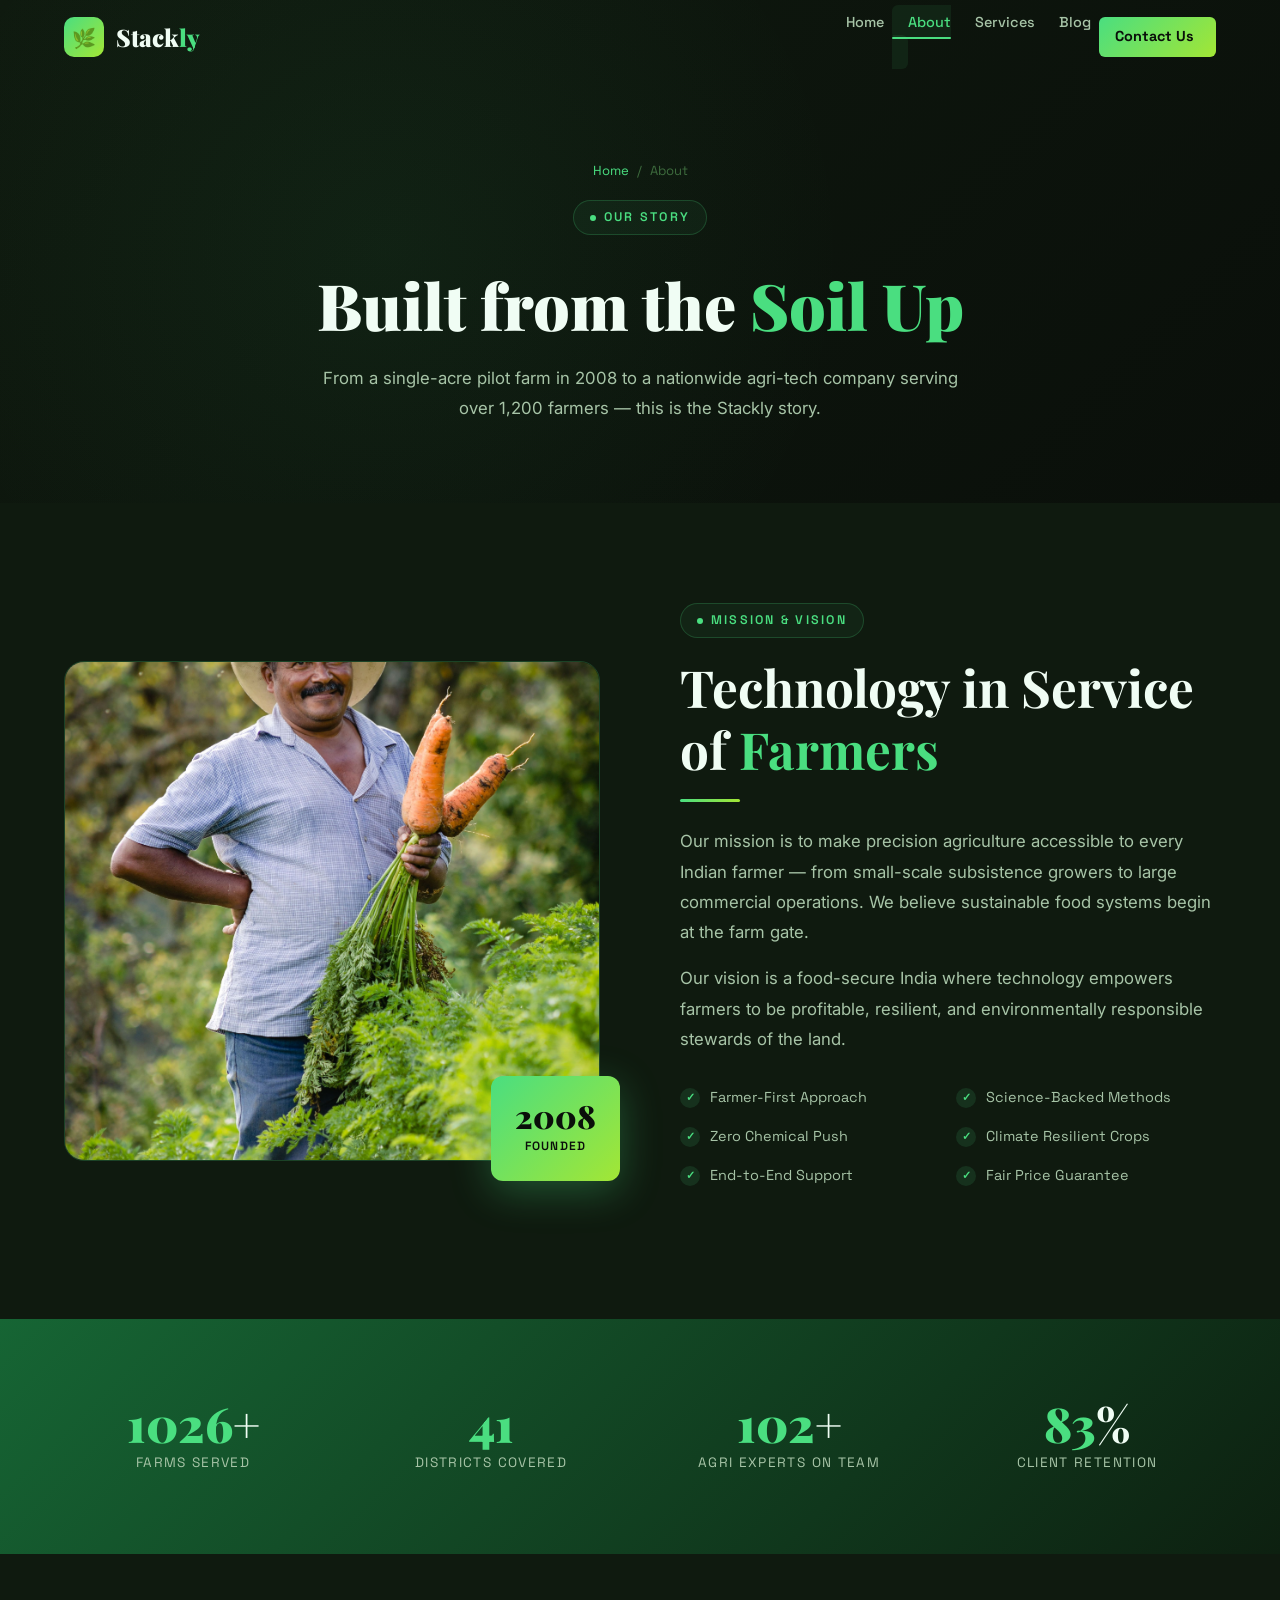
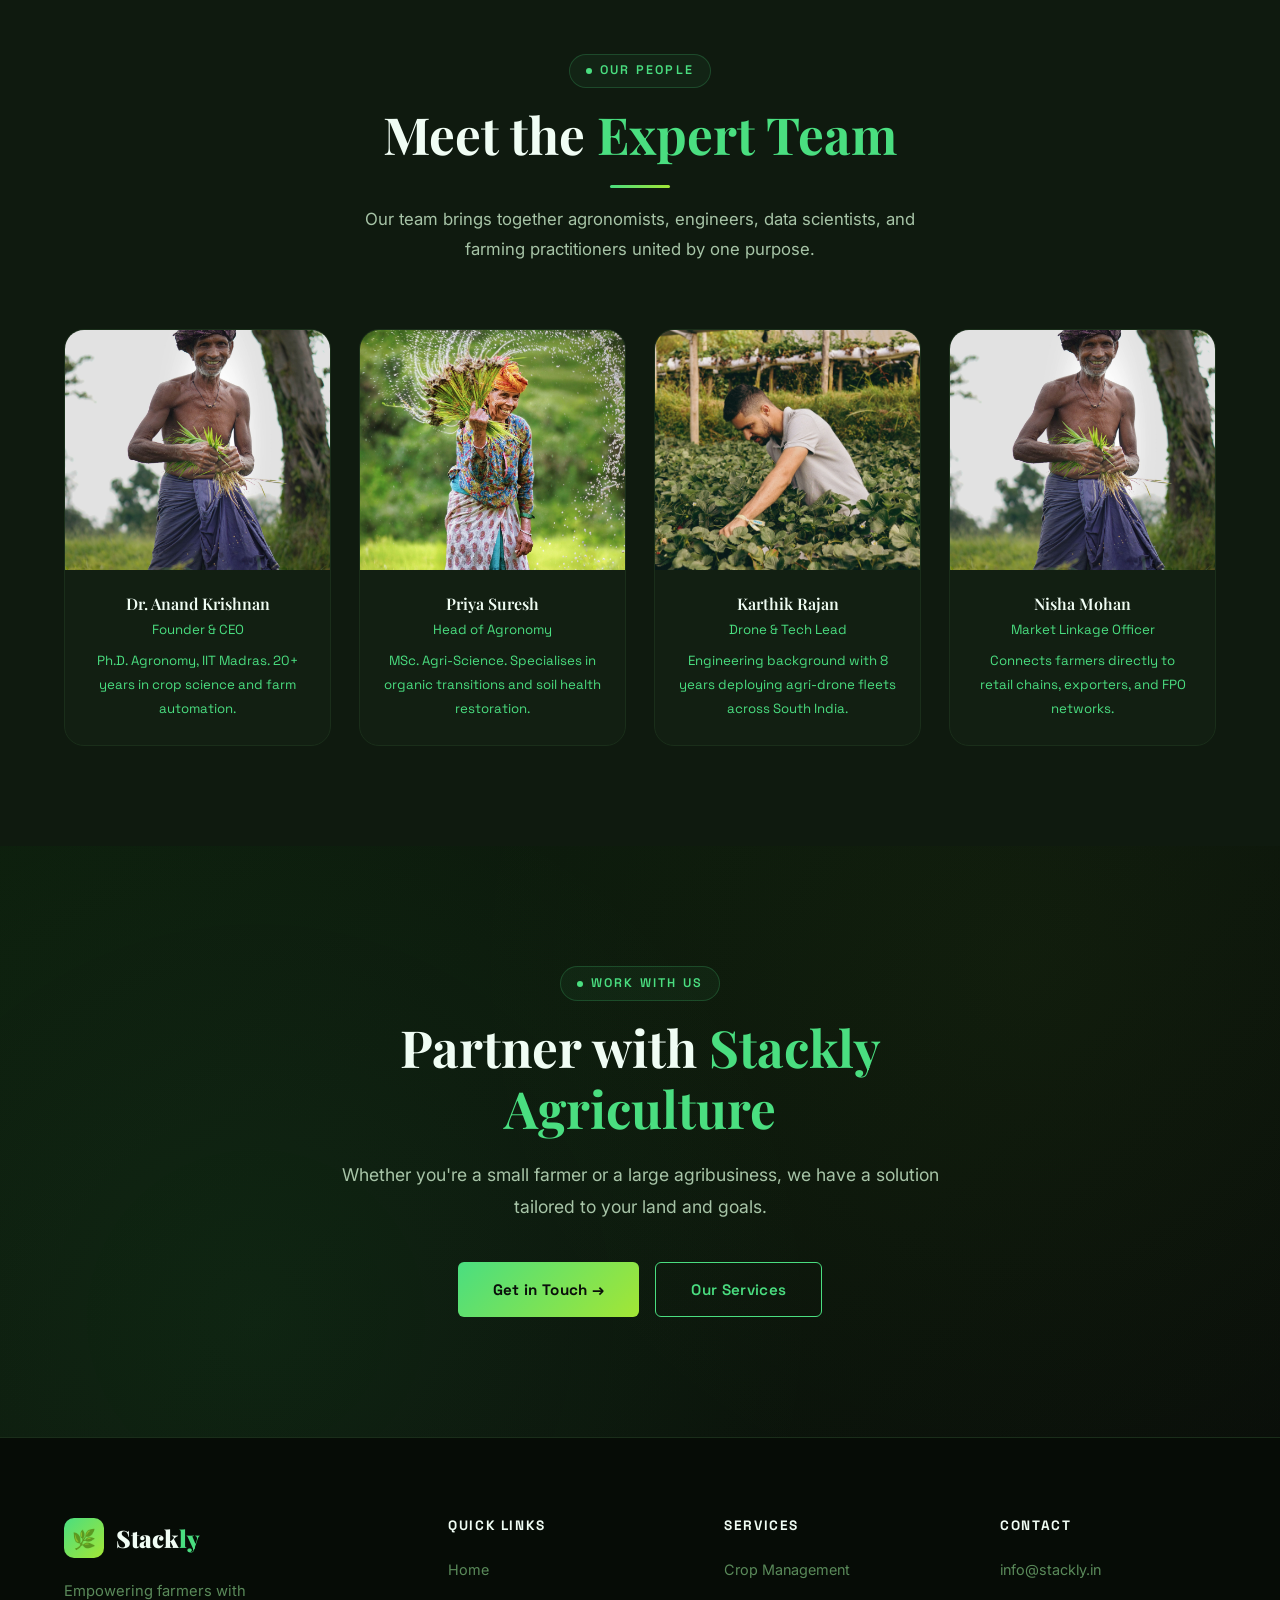
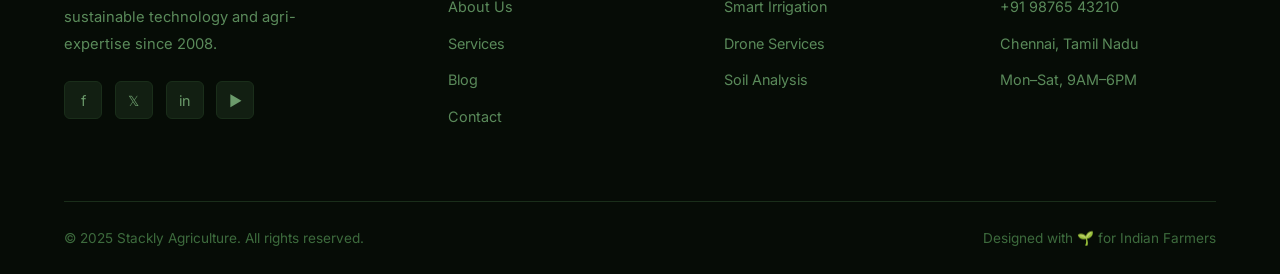
==== about.html @ be66002a "Final home page" ====
<!DOCTYPE html>
<html lang="en">
<head>
  <meta charset="UTF-8" />
  <meta name="viewport" content="width=device-width, initial-scale=1.0" />
  <meta name="description" content="About Stackly Agriculture — Our story, mission, team and values." />
  <title>About Us — Stackly Agriculture</title>
  <link rel="preconnect" href="https://fonts.googleapis.com" />
  <link rel="preconnect" href="https://fonts.gstatic.com" crossorigin />
  <link rel="stylesheet" href="style.css" />
  <link rel="stylesheet" href="animations.css" />
</head>
<body>

<!-- PAGE LOADER -->
<div class="page-loader" id="page-loader">
  <div class="loader-logo">Stack<span>ly</span></div>
  <div class="loader-bar"><div class="loader-bar-fill"></div></div>
</div>

<div id="scroll-progress"></div>
<button id="back-to-top" aria-label="Back to top">↑</button>

<!-- NAVBAR -->
<nav class="navbar" id="navbar">
  <div class="nav-inner">
    <a href="index.html" class="nav-logo">
      <div class="logo-icon">🌿</div>
      <div class="logo-text">Stack<span>ly</span></div>
    </a>
    <ul class="nav-links">
      <li><a href="index.html">Home</a></li>
      <li><a href="about.html" class="active">About</a></li>
      <li><a href="services.html">Services</a></li>
      <li><a href="blog.html">Blog</a></li>
      <li><a href="contact.html" class="nav-cta">Contact Us</a></li>
    </ul>
    <div class="hamburger" id="hamburger"><span></span><span></span><span></span></div>
  </div>
</nav>

<div class="mobile-nav" id="mobile-nav">
  <a href="index.html">Home</a>
  <a href="about.html" class="active">About</a>
  <a href="services.html">Services</a>
  <a href="blog.html">Blog</a>
  <a href="contact.html">Contact</a>
</div>

<!-- ============ SECTION 1: PAGE HERO ============ -->
<section class="page-hero">
  <div class="page-hero-content">
    <div class="breadcrumb">
      <a href="index.html">Home</a>
      <span>/</span>
      <span>About</span>
    </div>
    <span class="section-label">Our Story</span>
    <h1 style="font-size:clamp(2.2rem,5vw,4rem); margin-top:1rem;">Built from the <span class="text-green">Soil Up</span></h1>
    <p style="margin-top:1.2rem;">From a single-acre pilot farm in 2008 to a nationwide agri-tech company serving over 1,200 farmers — this is the Stackly story.</p>
  </div>
</section>

<!-- ============ SECTION 2: MISSION & VALUES ============ -->
<section class="about-preview">
  <div class="container">
    <div class="about-grid">
      <div class="about-image-wrap reveal-left">
        <img src="images/about-farm.jpg" alt="Our mission" class="about-img-main" loading="lazy" />
        <div class="about-badge float-anim">
          <strong>2008</strong>
          <span>Founded</span>
        </div>
      </div>
      <div class="about-text reveal-right">
        <span class="section-label">Mission & Vision</span>
        <h2>Technology in Service of <span class="text-green">Farmers</span></h2>
        <div class="section-divider"></div>
        <p style="margin-top:1.5rem;">Our mission is to make precision agriculture accessible to every Indian farmer — from small-scale subsistence growers to large commercial operations. We believe sustainable food systems begin at the farm gate.</p>
        <p style="margin-top:1rem;">Our vision is a food-secure India where technology empowers farmers to be profitable, resilient, and environmentally responsible stewards of the land.</p>
        <div class="features-list" style="margin-top:2rem;">
          <div class="feature-item">Farmer-First Approach</div>
          <div class="feature-item">Science-Backed Methods</div>
          <div class="feature-item">Zero Chemical Push</div>
          <div class="feature-item">Climate Resilient Crops</div>
          <div class="feature-item">End-to-End Support</div>
          <div class="feature-item">Fair Price Guarantee</div>
        </div>
      </div>
    </div>
  </div>
</section>

<!-- ============ SECTION 3: STATS ============ -->
<section class="stats-section">
  <div class="container">
    <div class="stats-grid stagger-children">
      <div class="stat-box reveal">
        <div class="stat-number"><span data-count="1200">0</span>+</div>
        <div class="stat-label">Farms Served</div>
      </div>
      <div class="stat-box reveal">
        <div class="stat-number"><span data-count="48">0</span></div>
        <div class="stat-label">Districts Covered</div>
      </div>
      <div class="stat-box reveal">
        <div class="stat-number"><span data-count="120">0</span>+</div>
        <div class="stat-label">Agri Experts on Team</div>
      </div>
      <div class="stat-box reveal">
        <div class="stat-number"><span data-count="98">0</span>%</div>
        <div class="stat-label">Client Retention</div>
      </div>
    </div>
  </div>
</section>

<!-- ============ SECTION 4: TEAM ============ -->
<section class="team-section">
  <div class="container">
    <div class="section-header center reveal">
      <span class="section-label">Our People</span>
      <h2>Meet the <span class="text-green">Expert Team</span></h2>
      <div class="section-divider center"></div>
      <p>Our team brings together agronomists, engineers, data scientists, and farming practitioners united by one purpose.</p>
    </div>
    <div class="team-grid stagger-children">
      <div class="team-card reveal">
        <div class="team-img">
          <img src="images/testimonial-1.jpg" alt="Dr. Anand Krishnan" loading="lazy" />
        </div>
        <div class="team-info">
          <h4>Dr. Anand Krishnan</h4>
          <p class="text-green">Founder & CEO</p>
          <p style="font-size:0.83rem; margin-top:0.5rem;">Ph.D. Agronomy, IIT Madras. 20+ years in crop science and farm automation.</p>
        </div>
      </div>
      <div class="team-card reveal">
        <div class="team-img">
          <img src="images/testimonial-2.jpg" alt="Priya Suresh" loading="lazy" />
        </div>
        <div class="team-info">
          <h4>Priya Suresh</h4>
          <p class="text-green">Head of Agronomy</p>
          <p style="font-size:0.83rem; margin-top:0.5rem;">MSc. Agri-Science. Specialises in organic transitions and soil health restoration.</p>
        </div>
      </div>
      <div class="team-card reveal">
        <div class="team-img">
          <img src="images/testimonial-3.jpg" alt="Karthik Rajan" loading="lazy" />
        </div>
        <div class="team-info">
          <h4>Karthik Rajan</h4>
          <p class="text-green">Drone & Tech Lead</p>
          <p style="font-size:0.83rem; margin-top:0.5rem;">Engineering background with 8 years deploying agri-drone fleets across South India.</p>
        </div>
      </div>
      <div class="team-card reveal">
        <div class="team-img">
          <img src="images/testimonial-1.jpg" alt="Nisha Mohan" loading="lazy" />
        </div>
        <div class="team-info">
          <h4>Nisha Mohan</h4>
          <p class="text-green">Market Linkage Officer</p>
          <p style="font-size:0.83rem; margin-top:0.5rem;">Connects farmers directly to retail chains, exporters, and FPO networks.</p>
        </div>
      </div>
    </div>
  </div>
</section>

<!-- CTA -->
<section class="cta-section">
  <div class="cta-bg-pattern"></div>
  <div class="container">
    <div class="cta-content reveal">
      <span class="section-label" style="justify-content:center;">Work With Us</span>
      <h2>Partner with <span class="text-green">Stackly Agriculture</span></h2>
      <p>Whether you're a small farmer or a large agribusiness, we have a solution tailored to your land and goals.</p>
      <div class="cta-buttons">
        <a href="contact.html" class="btn-primary"><span>Get in Touch →</span></a>
        <a href="services.html" class="btn-outline">Our Services</a>
      </div>
    </div>
  </div>
</section>

<!-- FOOTER -->
<footer class="footer">
  <div class="container">
    <div class="footer-grid">
      <div class="footer-brand">
        <a href="index.html" class="nav-logo">
          <div class="logo-icon">🌿</div>
          <div class="logo-text">Stack<span>ly</span></div>
        </a>
        <p>Empowering farmers with sustainable technology and agri-expertise since 2008.</p>
        <div class="footer-social">
          <a href="#" class="social-link">f</a>
          <a href="#" class="social-link">𝕏</a>
          <a href="#" class="social-link">in</a>
          <a href="#" class="social-link">▶</a>
        </div>
      </div>
      <div class="footer-col">
        <h4>Quick Links</h4>
        <ul>
          <li><a href="index.html">Home</a></li>
          <li><a href="about.html">About Us</a></li>
          <li><a href="services.html">Services</a></li>
          <li><a href="blog.html">Blog</a></li>
          <li><a href="contact.html">Contact</a></li>
        </ul>
      </div>
      <div class="footer-col">
        <h4>Services</h4>
        <ul>
          <li><a href="services.html">Crop Management</a></li>
          <li><a href="services.html">Smart Irrigation</a></li>
          <li><a href="services.html">Drone Services</a></li>
          <li><a href="services.html">Soil Analysis</a></li>
        </ul>
      </div>
      <div class="footer-col">
        <h4>Contact</h4>
        <ul>
          <li><a href="mailto:info@stackly.in">info@stackly.in</a></li>
          <li><a href="tel:+919876543210">+91 98765 43210</a></li>
          <li><a href="#">Chennai, Tamil Nadu</a></li>
          <li><a href="#">Mon–Sat, 9AM–6PM</a></li>
        </ul>
      </div>
    </div>
    <div class="footer-bottom">
      <p>© 2025 Stackly Agriculture. All rights reserved.</p>
      <p>Designed with 🌱 for Indian Farmers</p>
    </div>
  </div>
</footer>

<script src="script.js"></script>
</body>
</html>
---- style.css ----
/* ============================================
   STACKLY AGRICULTURE - MAIN STYLESHEET
   Dark Premium Agricultural Theme
   ============================================ */

@import url('https://fonts.googleapis.com/css2?family=Playfair+Display:wght@400;600;700;900&family=Inter:wght@300;400;500;600;700&family=Space+Grotesk:wght@400;500;600;700&display=swap');

/* ============ CSS VARIABLES ============ */
:root {
  --bg-primary: #0a0f0a;
  --bg-secondary: #0f1a0f;
  --bg-card: #121f12;
  --bg-card-hover: #162216;
  --accent-green: #4ade80;
  --accent-lime: #a3e635;
  --accent-gold: #d4af37;
  --accent-dark-green: #166534;
  --text-primary: #f0fdf4;
  --text-secondary: #86efac;
  --text-muted: #4ade8077;
  --border-color: #1a2e1a;
  --border-accent: #4ade8033;
  --overlay: rgba(10, 15, 10, 0.85);
  --font-display: 'Playfair Display', serif;
  --font-body: 'Inter', sans-serif;
  --font-ui: 'Space Grotesk', sans-serif;
  --radius-sm: 6px;
  --radius-md: 12px;
  --radius-lg: 20px;
  --radius-xl: 32px;
  --shadow-card: 0 4px 24px rgba(74, 222, 128, 0.06);
  --shadow-hover: 0 8px 48px rgba(74, 222, 128, 0.15);
  --transition: all 0.35s cubic-bezier(0.4, 0, 0.2, 1);
}

/* ============ RESET & BASE ============ */
*, *::before, *::after {
  box-sizing: border-box;
  margin: 0;
  padding: 0;
}

html {
  scroll-behavior: smooth;
  font-size: 16px;
  overflow-x: hidden;
}

body {
  font-family: var(--font-body);
  background-color: var(--bg-primary);
  color: var(--text-primary);
  line-height: 1.6;
  overflow-x: hidden;
  -webkit-font-smoothing: antialiased;
}

img {
  max-width: 100%;
  height: auto;
  display: block;
}

a {
  text-decoration: none;
  color: inherit;
}

ul {
  list-style: none;
}

/* ============ SCROLLBAR ============ */
::-webkit-scrollbar {
  width: 6px;
}
::-webkit-scrollbar-track {
  background: var(--bg-primary);
}
::-webkit-scrollbar-thumb {
  background: var(--accent-green);
  border-radius: 3px;
}

/* ============ SELECTION ============ */
::selection {
  background: var(--accent-green);
  color: var(--bg-primary);
}

/* ============ TYPOGRAPHY ============ */
h1, h2, h3, h4, h5, h6 {
  font-family: var(--font-display);
  line-height: 1.2;
  color: var(--text-primary);
}

h1 { font-size: clamp(2.5rem, 6vw, 5rem); font-weight: 900; }
h2 { font-size: clamp(2rem, 4vw, 3.2rem); font-weight: 700; }
h3 { font-size: clamp(1.3rem, 2.5vw, 1.8rem); font-weight: 600; }
h4 { font-size: 1.2rem; font-weight: 600; }

p {
  font-family: var(--font-body);
  color: #a7c4a7;
  font-size: 1.05rem;
  line-height: 1.8;
}

/* ============ BUTTONS ============ */
.btn-primary {
  display: inline-flex;
  align-items: center;
  gap: 0.5rem;
  padding: 0.9rem 2.2rem;
  background: linear-gradient(135deg, var(--accent-green), var(--accent-lime));
  color: var(--bg-primary);
  font-family: var(--font-ui);
  font-weight: 700;
  font-size: 0.95rem;
  border-radius: var(--radius-sm);
  border: none;
  cursor: pointer;
  transition: var(--transition);
  position: relative;
  overflow: hidden;
  letter-spacing: 0.02em;
}

.btn-primary::before {
  content: '';
  position: absolute;
  inset: 0;
  background: linear-gradient(135deg, var(--accent-lime), var(--accent-green));
  opacity: 0;
  transition: opacity 0.3s;
}

.btn-primary:hover::before { opacity: 1; }
.btn-primary:hover { transform: translateY(-2px); box-shadow: 0 8px 30px rgba(74, 222, 128, 0.4); }
.btn-primary span { position: relative; z-index: 1; }

.btn-outline {
  display: inline-flex;
  align-items: center;
  gap: 0.5rem;
  padding: 0.9rem 2.2rem;
  background: transparent;
  color: var(--accent-green);
  font-family: var(--font-ui);
  font-weight: 600;
  font-size: 0.95rem;
  border-radius: var(--radius-sm);
  border: 1.5px solid var(--accent-green);
  cursor: pointer;
  transition: var(--transition);
  letter-spacing: 0.02em;
}

.btn-outline:hover {
  background: var(--accent-green);
  color: var(--bg-primary);
  transform: translateY(-2px);
  box-shadow: 0 8px 30px rgba(74, 222, 128, 0.25);
}

/* ============ SECTION COMMON ============ */
section {
  padding: 100px 0;
  position: relative;
}

.container {
  max-width: 1200px;
  margin: 0 auto;
  padding: 0 24px;
}

.section-label {
  display: inline-flex;
  align-items: center;
  gap: 0.5rem;
  font-family: var(--font-ui);
  font-size: 0.78rem;
  font-weight: 600;
  letter-spacing: 0.18em;
  text-transform: uppercase;
  color: var(--accent-green);
  margin-bottom: 1rem;
  padding: 0.4rem 1rem;
  border: 1px solid var(--border-accent);
  border-radius: 100px;
  background: rgba(74, 222, 128, 0.05);
}

.section-label::before {
  content: '';
  display: block;
  width: 6px;
  height: 6px;
  background: var(--accent-green);
  border-radius: 50%;
}

.section-header {
  margin-bottom: 64px;
}

.section-header.center {
  text-align: center;
  display: flex;
  flex-direction: column;
  align-items: center;
}

.section-header p {
  max-width: 580px;
  margin-top: 1rem;
}

.section-divider {
  width: 60px;
  height: 3px;
  background: linear-gradient(to right, var(--accent-green), var(--accent-lime));
  border-radius: 2px;
  margin-top: 1.2rem;
}

.section-divider.center {
  margin: 1.2rem auto 0;
}

/* ============ NAVBAR ============ */
.navbar {
  position: fixed;
  top: 0;
  left: 0;
  right: 0;
  z-index: 1000;
  padding: 0;
  transition: var(--transition);
}

.navbar.scrolled {
  background: rgba(10, 15, 10, 0.97);
  backdrop-filter: blur(20px);
  -webkit-backdrop-filter: blur(20px);
  border-bottom: 1px solid var(--border-accent);
  box-shadow: 0 4px 30px rgba(0,0,0,0.5);
}

.nav-inner {
  max-width: 1200px;
  margin: 0 auto;
  padding: 0 24px;
  display: flex;
  align-items: center;
  justify-content: space-between;
  height: 74px;
}

.nav-logo {
  display: flex;
  align-items: center;
  gap: 0.75rem;
  font-family: var(--font-display);
  font-size: 1.5rem;
  font-weight: 900;
  color: var(--text-primary);
  text-decoration: none;
  transition: var(--transition);
}

.nav-logo:hover { opacity: 0.85; }

.logo-icon {
  width: 40px;
  height: 40px;
  background: linear-gradient(135deg, var(--accent-green), var(--accent-lime));
  border-radius: 10px;
  display: flex;
  align-items: center;
  justify-content: center;
  font-size: 1.2rem;
}

.logo-text span {
  color: var(--accent-green);
}

.nav-links {
  display: flex;
  align-items: center;
  gap: 0.5rem;
}

.nav-links a {
  font-family: var(--font-ui);
  font-size: 0.9rem;
  font-weight: 500;
  color: #a7c4a7;
  padding: 0.5rem 1rem;
  border-radius: var(--radius-sm);
  transition: var(--transition);
  position: relative;
}

.nav-links a:hover,
.nav-links a.active {
  color: var(--accent-green);
  background: rgba(74, 222, 128, 0.08);
}

.nav-cta {
  display: inline-flex;
  align-items: center;
  gap: 0.4rem;
  padding: 0.6rem 1.4rem;
  background: linear-gradient(135deg, var(--accent-green), var(--accent-lime));
  color: var(--bg-primary) !important;
  font-weight: 700 !important;
  border-radius: var(--radius-sm);
  transition: var(--transition) !important;
}

.nav-cta:hover {
  background: var(--accent-lime) !important;
  transform: translateY(-1px);
  box-shadow: 0 4px 20px rgba(74, 222, 128, 0.35) !important;
}

.hamburger {
  display: none;
  flex-direction: column;
  gap: 5px;
  cursor: pointer;
  padding: 8px;
  border-radius: var(--radius-sm);
  transition: var(--transition);
}

.hamburger span {
  display: block;
  width: 24px;
  height: 2px;
  background: var(--text-primary);
  border-radius: 2px;
  transition: var(--transition);
}

.hamburger.open span:nth-child(1) { transform: rotate(45deg) translate(5px, 5px); }
.hamburger.open span:nth-child(2) { opacity: 0; transform: scaleX(0); }
.hamburger.open span:nth-child(3) { transform: rotate(-45deg) translate(5px, -5px); }

/* ============ HERO SECTION ============ */
.hero {
  position: relative;
  min-height: 100vh;
  display: flex;
  align-items: center;
  overflow: hidden;
  padding: 0;
}

.hero-video-bg {
  position: absolute;
  inset: 0;
  width: 100%;
  height: 100%;
  object-fit: cover;
  z-index: 0;
}

.hero-overlay {
  position: absolute;
  inset: 0;
  background: linear-gradient(
    135deg,
    rgba(10, 15, 10, 0.92) 0%,
    rgba(10, 15, 10, 0.75) 50%,
    rgba(10, 15, 10, 0.6) 100%
  );
  z-index: 1;
}

.hero-content {
  position: relative;
  z-index: 2;
  max-width: 1200px;
  margin: 0 auto;
  padding: 120px 24px 80px;
  width: 100%;
}

.hero-tag {
  display: inline-flex;
  align-items: center;
  gap: 0.5rem;
  font-family: var(--font-ui);
  font-size: 0.78rem;
  font-weight: 600;
  letter-spacing: 0.18em;
  text-transform: uppercase;
  color: var(--accent-green);
  padding: 0.4rem 1.2rem;
  border: 1px solid var(--border-accent);
  border-radius: 100px;
  background: rgba(74, 222, 128, 0.08);
  margin-bottom: 1.8rem;
  backdrop-filter: blur(10px);
}

.hero-tag::before {
  content: '';
  width: 6px;
  height: 6px;
  background: var(--accent-green);
  border-radius: 50%;
  animation: pulse 2s infinite;
}

.hero-title {
  font-size: clamp(2.8rem, 7vw, 5.5rem);
  font-weight: 900;
  line-height: 1.05;
  max-width: 700px;
  margin-bottom: 1.5rem;
}

.hero-title .highlight {
  color: var(--accent-green);
  position: relative;
  display: inline-block;
}

.hero-subtitle {
  font-size: 1.15rem;
  color: #b0ccb0;
  max-width: 520px;
  margin-bottom: 2.5rem;
  line-height: 1.8;
}

.hero-actions {
  display: flex;
  gap: 1rem;
  flex-wrap: wrap;
  margin-bottom: 4rem;
}

.hero-stats {
  display: flex;
  gap: 3rem;
  flex-wrap: wrap;
}

.stat-item {
  display: flex;
  flex-direction: column;
}

.stat-number {
  font-family: var(--font-display);
  font-size: 2.2rem;
  font-weight: 900;
  color: var(--text-primary);
  line-height: 1;
}

.stat-number span {
  color: var(--accent-green);
}

.stat-label {
  font-family: var(--font-ui);
  font-size: 0.8rem;
  color: #6b9b6b;
  text-transform: uppercase;
  letter-spacing: 0.1em;
  margin-top: 0.3rem;
}

.hero-scroll {
  position: absolute;
  bottom: 40px;
  left: 50%;
  transform: translateX(-50%);
  z-index: 2;
  display: flex;
  flex-direction: column;
  align-items: center;
  gap: 0.5rem;
}

.scroll-line {
  width: 1px;
  height: 60px;
  background: linear-gradient(to bottom, var(--accent-green), transparent);
  animation: scrollDown 2s infinite;
}

.scroll-text {
  font-family: var(--font-ui);
  font-size: 0.7rem;
  letter-spacing: 0.2em;
  text-transform: uppercase;
  color: #6b9b6b;
}

/* ============ ABOUT PREVIEW ============ */
.about-preview {
  background: var(--bg-secondary);
  overflow: hidden;
}

.about-grid {
  display: grid;
  grid-template-columns: 1fr 1fr;
  gap: 80px;
  align-items: center;
}

.about-image-wrap {
  position: relative;
}

.about-img-main {
  width: 100%;
  height: 500px;
  object-fit: cover;
  border-radius: var(--radius-lg);
  border: 1px solid var(--border-accent);
}

.about-badge {
  position: absolute;
  bottom: -20px;
  right: -20px;
  background: linear-gradient(135deg, var(--accent-green), var(--accent-lime));
  color: var(--bg-primary);
  padding: 1.5rem;
  border-radius: var(--radius-md);
  text-align: center;
  box-shadow: 0 10px 40px rgba(74, 222, 128, 0.3);
}

.about-badge strong {
  font-family: var(--font-display);
  font-size: 2rem;
  font-weight: 900;
  display: block;
  line-height: 1;
}

.about-badge span {
  font-family: var(--font-ui);
  font-size: 0.75rem;
  font-weight: 600;
  letter-spacing: 0.1em;
  text-transform: uppercase;
}

.about-text .section-label { margin-bottom: 1.2rem; }

.features-list {
  margin: 2rem 0;
  display: grid;
  grid-template-columns: 1fr 1fr;
  gap: 1rem;
}

.feature-item {
  display: flex;
  align-items: center;
  gap: 0.6rem;
  font-family: var(--font-ui);
  font-size: 0.9rem;
  color: #a7c4a7;
}

.feature-item::before {
  content: '✓';
  display: flex;
  align-items: center;
  justify-content: center;
  width: 20px;
  height: 20px;
  background: rgba(74, 222, 128, 0.12);
  color: var(--accent-green);
  border-radius: 50%;
  font-size: 0.7rem;
  font-weight: 700;
  flex-shrink: 0;
}

/* ============ SERVICES SECTION ============ */
.services-section {
  background: var(--bg-primary);
}

.services-grid {
  display: grid;
  grid-template-columns: repeat(auto-fit, minmax(280px, 1fr));
  gap: 28px;
}

.service-card {
  background: var(--bg-card);
  border: 1px solid var(--border-color);
  border-radius: var(--radius-lg);
  padding: 2.2rem;
  transition: var(--transition);
  position: relative;
  overflow: hidden;
  cursor: pointer;
}

.service-card::before {
  content: '';
  position: absolute;
  inset: 0;
  background: linear-gradient(135deg, rgba(74, 222, 128, 0.04), transparent);
  opacity: 0;
  transition: opacity 0.35s;
}

.service-card::after {
  content: '';
  position: absolute;
  bottom: 0;
  left: 0;
  right: 0;
  height: 3px;
  background: linear-gradient(to right, var(--accent-green), var(--accent-lime));
  transform: scaleX(0);
  transition: transform 0.35s;
  transform-origin: left;
}

.service-card:hover {
  border-color: var(--border-accent);
  transform: translateY(-6px);
  box-shadow: var(--shadow-hover);
  background: var(--bg-card-hover);
}

.service-card:hover::before { opacity: 1; }
.service-card:hover::after { transform: scaleX(1); }

.service-icon {
  width: 56px;
  height: 56px;
  background: rgba(74, 222, 128, 0.1);
  border-radius: var(--radius-md);
  display: flex;
  align-items: center;
  justify-content: center;
  font-size: 1.6rem;
  margin-bottom: 1.5rem;
  transition: var(--transition);
  border: 1px solid var(--border-accent);
}

.service-card:hover .service-icon {
  background: rgba(74, 222, 128, 0.18);
  transform: scale(1.1);
}

.service-card h3 {
  font-size: 1.25rem;
  margin-bottom: 0.75rem;
}

.service-card p {
  font-size: 0.95rem;
  line-height: 1.7;
  color: #7a9e7a;
}

.service-link {
  display: inline-flex;
  align-items: center;
  gap: 0.4rem;
  font-family: var(--font-ui);
  font-size: 0.85rem;
  font-weight: 600;
  color: var(--accent-green);
  margin-top: 1.5rem;
  transition: var(--transition);
}

.service-link:hover { gap: 0.8rem; }

/* ============ PRODUCTS / CROPS SECTION ============ */
.products-section {
  background: var(--bg-secondary);
}

.products-grid {
  display: grid;
  grid-template-columns: repeat(auto-fit, minmax(250px, 1fr));
  gap: 24px;
}

.product-card {
  background: var(--bg-card);
  border-radius: var(--radius-lg);
  overflow: hidden;
  border: 1px solid var(--border-color);
  transition: var(--transition);
  cursor: pointer;
}

.product-card:hover {
  transform: translateY(-8px);
  box-shadow: var(--shadow-hover);
  border-color: var(--border-accent);
}

.product-img-wrap {
  position: relative;
  overflow: hidden;
  height: 220px;
}

.product-img-wrap img {
  width: 100%;
  height: 100%;
  object-fit: cover;
  transition: transform 0.5s ease;
}

.product-card:hover .product-img-wrap img {
  transform: scale(1.08);
}

.product-tag {
  position: absolute;
  top: 14px;
  left: 14px;
  padding: 0.3rem 0.8rem;
  background: rgba(10, 15, 10, 0.8);
  color: var(--accent-green);
  font-family: var(--font-ui);
  font-size: 0.72rem;
  font-weight: 600;
  letter-spacing: 0.1em;
  text-transform: uppercase;
  border-radius: 100px;
  backdrop-filter: blur(10px);
  border: 1px solid var(--border-accent);
}

.product-info {
  padding: 1.5rem;
}

.product-info h3 {
  font-size: 1.1rem;
  margin-bottom: 0.5rem;
}

.product-info p {
  font-size: 0.88rem;
  color: #7a9e7a;
  line-height: 1.6;
}

/* ============ TESTIMONIALS ============ */
.testimonials-section {
  background: var(--bg-primary);
  overflow: hidden;
}

.testimonials-grid {
  display: grid;
  grid-template-columns: repeat(auto-fit, minmax(300px, 1fr));
  gap: 28px;
}

.testimonial-card {
  background: var(--bg-card);
  border: 1px solid var(--border-color);
  border-radius: var(--radius-lg);
  padding: 2rem;
  transition: var(--transition);
  position: relative;
}

.testimonial-card:hover {
  border-color: var(--border-accent);
  box-shadow: var(--shadow-hover);
  transform: translateY(-4px);
}

.quote-mark {
  font-family: var(--font-display);
  font-size: 5rem;
  line-height: 0.5;
  color: var(--accent-green);
  opacity: 0.25;
  margin-bottom: 1rem;
  display: block;
}

.testimonial-text {
  font-size: 0.98rem;
  color: #a7c4a7;
  line-height: 1.8;
  margin-bottom: 1.5rem;
}

.testimonial-stars {
  color: var(--accent-gold);
  font-size: 0.85rem;
  margin-bottom: 1.2rem;
  letter-spacing: 0.1em;
}

.testimonial-author {
  display: flex;
  align-items: center;
  gap: 1rem;
}

.author-avatar {
  width: 46px;
  height: 46px;
  border-radius: 50%;
  object-fit: cover;
  border: 2px solid var(--border-accent);
}

.author-name {
  font-family: var(--font-ui);
  font-size: 0.92rem;
  font-weight: 600;
  color: var(--text-primary);
}

.author-role {
  font-size: 0.78rem;
  color: #6b9b6b;
}

/* ============ GALLERY SECTION ============ */
.gallery-section {
  background: var(--bg-secondary);
  padding: 100px 0;
}

.gallery-grid {
  display: grid;
  grid-template-columns: repeat(4, 1fr);
  grid-template-rows: repeat(2, 220px);
  gap: 16px;
}

.gallery-item {
  overflow: hidden;
  border-radius: var(--radius-md);
  cursor: pointer;
  position: relative;
}

.gallery-item:nth-child(1) {
  grid-column: span 2;
  grid-row: span 2;
}

.gallery-item img {
  width: 100%;
  height: 100%;
  object-fit: cover;
  transition: transform 0.5s ease;
}

.gallery-item:hover img { transform: scale(1.06); }

.gallery-overlay {
  position: absolute;
  inset: 0;
  background: linear-gradient(to top, rgba(10,15,10,0.8), transparent 60%);
  opacity: 0;
  transition: opacity 0.35s;
  display: flex;
  align-items: flex-end;
  padding: 1.2rem;
}

.gallery-item:hover .gallery-overlay { opacity: 1; }

.gallery-overlay span {
  font-family: var(--font-ui);
  font-size: 0.82rem;
  color: var(--text-primary);
  font-weight: 500;
}

/* ============ BLOG PREVIEW ============ */
.blog-preview {
  background: var(--bg-primary);
}

.blog-grid {
  display: grid;
  grid-template-columns: repeat(auto-fit, minmax(320px, 1fr));
  gap: 28px;
}

.blog-card {
  background: var(--bg-card);
  border-radius: var(--radius-lg);
  overflow: hidden;
  border: 1px solid var(--border-color);
  transition: var(--transition);
  cursor: pointer;
}

.blog-card:hover {
  transform: translateY(-6px);
  box-shadow: var(--shadow-hover);
  border-color: var(--border-accent);
}

.blog-img-wrap {
  position: relative;
  height: 210px;
  overflow: hidden;
}

.blog-img-wrap img {
  width: 100%;
  height: 100%;
  object-fit: cover;
  transition: transform 0.5s;
}

.blog-card:hover .blog-img-wrap img { transform: scale(1.06); }

.blog-cat {
  position: absolute;
  top: 14px;
  left: 14px;
  padding: 0.3rem 0.8rem;
  background: var(--accent-green);
  color: var(--bg-primary);
  font-family: var(--font-ui);
  font-size: 0.7rem;
  font-weight: 700;
  letter-spacing: 0.1em;
  text-transform: uppercase;
  border-radius: 100px;
}

.blog-content {
  padding: 1.6rem;
}

.blog-meta {
  display: flex;
  align-items: center;
  gap: 1rem;
  font-family: var(--font-ui);
  font-size: 0.78rem;
  color: #6b9b6b;
  margin-bottom: 0.9rem;
}

.blog-meta span {
  display: flex;
  align-items: center;
  gap: 0.3rem;
}

.blog-content h3 {
  font-size: 1.1rem;
  margin-bottom: 0.7rem;
  transition: color 0.3s;
  line-height: 1.4;
}

.blog-card:hover .blog-content h3 { color: var(--accent-green); }

.blog-content p {
  font-size: 0.88rem;
  color: #7a9e7a;
  line-height: 1.7;
}

.blog-read-more {
  display: inline-flex;
  align-items: center;
  gap: 0.4rem;
  font-family: var(--font-ui);
  font-size: 0.82rem;
  font-weight: 600;
  color: var(--accent-green);
  margin-top: 1.2rem;
  transition: var(--transition);
}

.blog-read-more:hover { gap: 0.8rem; }

/* ============ CTA SECTION ============ */
.cta-section {
  background: linear-gradient(135deg, #0d1f0d 0%, #0a0f0a 100%);
  padding: 120px 0;
  position: relative;
  overflow: hidden;
}

.cta-bg-pattern {
  position: absolute;
  inset: 0;
  background-image: radial-gradient(circle at 20% 80%, rgba(74, 222, 128, 0.06) 0%, transparent 50%),
                    radial-gradient(circle at 80% 20%, rgba(163, 230, 53, 0.04) 0%, transparent 50%);
}

.cta-content {
  position: relative;
  z-index: 1;
  text-align: center;
  max-width: 660px;
  margin: 0 auto;
}

.cta-content h2 { margin-bottom: 1.2rem; }
.cta-content p {
  font-size: 1.1rem;
  margin-bottom: 2.5rem;
}

.cta-buttons {
  display: flex;
  gap: 1rem;
  justify-content: center;
  flex-wrap: wrap;
}

/* ============ FOOTER ============ */
.footer {
  background: #060c06;
  padding: 80px 0 0;
  border-top: 1px solid var(--border-color);
}

.footer-grid {
  display: grid;
  grid-template-columns: 1.5fr 1fr 1fr 1fr;
  gap: 60px;
  margin-bottom: 60px;
}

.footer-brand .nav-logo {
  margin-bottom: 1.2rem;
  display: inline-flex;
}

.footer-brand p {
  font-size: 0.92rem;
  color: #5a8a5a;
  line-height: 1.8;
  max-width: 260px;
}

.footer-social {
  display: flex;
  gap: 0.8rem;
  margin-top: 1.5rem;
}

.social-link {
  width: 38px;
  height: 38px;
  background: var(--bg-card);
  border: 1px solid var(--border-color);
  border-radius: var(--radius-sm);
  display: flex;
  align-items: center;
  justify-content: center;
  font-size: 0.9rem;
  transition: var(--transition);
  color: #6b9b6b;
}

.social-link:hover {
  background: var(--accent-green);
  color: var(--bg-primary);
  border-color: var(--accent-green);
  transform: translateY(-3px);
}

.footer-col h4 {
  font-family: var(--font-ui);
  font-size: 0.85rem;
  font-weight: 700;
  letter-spacing: 0.12em;
  text-transform: uppercase;
  color: var(--text-primary);
  margin-bottom: 1.4rem;
}

.footer-col ul li {
  margin-bottom: 0.7rem;
}

.footer-col ul li a {
  font-size: 0.9rem;
  color: #5a8a5a;
  transition: color 0.25s;
}

.footer-col ul li a:hover { color: var(--accent-green); }

.footer-bottom {
  border-top: 1px solid var(--border-color);
  padding: 24px 0;
  display: flex;
  align-items: center;
  justify-content: space-between;
  flex-wrap: wrap;
  gap: 1rem;
}

.footer-bottom p {
  font-size: 0.85rem;
  color: #3d6b3d;
}

/* ============ PAGE HERO (Inner pages) ============ */
.page-hero {
  padding: 160px 0 80px;
  background: linear-gradient(135deg, var(--bg-secondary), var(--bg-primary));
  position: relative;
  overflow: hidden;
}

.page-hero::before {
  content: '';
  position: absolute;
  inset: 0;
  background-image: radial-gradient(circle at 30% 50%, rgba(74, 222, 128, 0.06) 0%, transparent 50%);
}

.page-hero-content {
  position: relative;
  z-index: 1;
  text-align: center;
  max-width: 700px;
  margin: 0 auto;
  padding: 0 24px;
}

.breadcrumb {
  display: flex;
  align-items: center;
  justify-content: center;
  gap: 0.5rem;
  font-family: var(--font-ui);
  font-size: 0.82rem;
  color: #5a8a5a;
  margin-bottom: 1.2rem;
}

.breadcrumb a { color: var(--accent-green); }
.breadcrumb span { color: #3d6b3d; }

/* ============ CONTACT PAGE ============ */
.contact-section {
  background: var(--bg-secondary);
}

.contact-grid {
  display: grid;
  grid-template-columns: 1fr 1.4fr;
  gap: 60px;
  align-items: start;
}

.contact-info h3 {
  margin-bottom: 1rem;
}

.contact-info > p {
  margin-bottom: 2rem;
}

.contact-items {
  display: flex;
  flex-direction: column;
  gap: 1.2rem;
  margin-bottom: 2rem;
}

.contact-item {
  display: flex;
  align-items: flex-start;
  gap: 1rem;
}

.contact-item-icon {
  width: 44px;
  height: 44px;
  background: rgba(74, 222, 128, 0.1);
  border-radius: var(--radius-sm);
  display: flex;
  align-items: center;
  justify-content: center;
  font-size: 1.1rem;
  flex-shrink: 0;
  border: 1px solid var(--border-accent);
}

.contact-item-text label {
  font-family: var(--font-ui);
  font-size: 0.75rem;
  font-weight: 600;
  letter-spacing: 0.1em;
  text-transform: uppercase;
  color: var(--accent-green);
  display: block;
  margin-bottom: 0.2rem;
}

.contact-item-text p {
  font-size: 0.92rem;
  color: #a7c4a7;
  margin: 0;
}

.contact-form-wrap {
  background: var(--bg-card);
  border: 1px solid var(--border-color);
  border-radius: var(--radius-lg);
  padding: 2.5rem;
}

.contact-form-wrap h3 {
  margin-bottom: 0.5rem;
}

.contact-form-wrap > p {
  font-size: 0.9rem;
  margin-bottom: 2rem;
}

.form-row {
  display: grid;
  grid-template-columns: 1fr 1fr;
  gap: 1.2rem;
}

.form-group {
  display: flex;
  flex-direction: column;
  gap: 0.5rem;
  margin-bottom: 1.2rem;
}

.form-group.full { grid-column: span 2; }

.form-group label {
  font-family: var(--font-ui);
  font-size: 0.82rem;
  font-weight: 600;
  color: #a7c4a7;
  letter-spacing: 0.03em;
}

.form-group input,
.form-group textarea,
.form-group select {
  background: var(--bg-secondary);
  border: 1px solid var(--border-color);
  border-radius: var(--radius-sm);
  padding: 0.8rem 1rem;
  color: var(--text-primary);
  font-family: var(--font-body);
  font-size: 0.92rem;
  transition: var(--transition);
  outline: none;
  width: 100%;
}

.form-group input:focus,
.form-group textarea:focus,
.form-group select:focus {
  border-color: var(--accent-green);
  box-shadow: 0 0 0 3px rgba(74, 222, 128, 0.1);
}

.form-group textarea { resize: vertical; min-height: 130px; }

.form-group select option { background: var(--bg-card); }

/* ============ MAP SECTION ============ */
.map-section {
  background: var(--bg-primary);
  padding: 0;
}

.map-wrapper {
  position: relative;
  height: 450px;
  overflow: hidden;
}

.map-wrapper iframe {
  width: 100%;
  height: 100%;
  border: none;
  filter: grayscale(40%) invert(90%) hue-rotate(120deg) brightness(0.85) contrast(1.2);
}

/* ============ ABOUT PAGE ============ */
.team-section {
  background: var(--bg-secondary);
}

.team-grid {
  display: grid;
  grid-template-columns: repeat(auto-fit, minmax(240px, 1fr));
  gap: 28px;
}

.team-card {
  background: var(--bg-card);
  border-radius: var(--radius-lg);
  overflow: hidden;
  border: 1px solid var(--border-color);
  transition: var(--transition);
  text-align: center;
}

.team-card:hover {
  transform: translateY(-6px);
  box-shadow: var(--shadow-hover);
  border-color: var(--border-accent);
}

.team-img {
  height: 240px;
  overflow: hidden;
}

.team-img img {
  width: 100%;
  height: 100%;
  object-fit: cover;
  transition: transform 0.5s;
}

.team-card:hover .team-img img { transform: scale(1.06); }

.team-info {
  padding: 1.5rem;
}

.team-info h4 {
  font-size: 1rem;
  margin-bottom: 0.3rem;
}

.team-info p {
  font-size: 0.83rem;
  color: var(--accent-green);
  font-family: var(--font-ui);
}

/* ============ STATS SECTION ============ */
.stats-section {
  background: linear-gradient(135deg, var(--accent-dark-green) 0%, #0d2010 100%);
  padding: 80px 0;
}

.stats-grid {
  display: grid;
  grid-template-columns: repeat(4, 1fr);
  gap: 40px;
  text-align: center;
}

.stat-box .stat-number {
  font-size: 3rem;
}

.stat-box .stat-label {
  font-size: 0.85rem;
  color: #a7c4a7;
}

/* ============ FAQ SECTION ============ */
.faq-section {
  background: var(--bg-primary);
}

.faq-list {
  max-width: 780px;
  margin: 0 auto;
}

.faq-item {
  border: 1px solid var(--border-color);
  border-radius: var(--radius-md);
  margin-bottom: 1rem;
  overflow: hidden;
  transition: var(--transition);
}

.faq-item:hover { border-color: var(--border-accent); }

.faq-question {
  display: flex;
  align-items: center;
  justify-content: space-between;
  padding: 1.3rem 1.6rem;
  cursor: pointer;
  font-family: var(--font-ui);
  font-size: 0.98rem;
  font-weight: 600;
  color: var(--text-primary);
  background: var(--bg-card);
  transition: var(--transition);
  gap: 1rem;
}

.faq-question:hover { background: var(--bg-card-hover); }

.faq-toggle {
  font-size: 1.2rem;
  color: var(--accent-green);
  transition: transform 0.3s;
  flex-shrink: 0;
}

.faq-item.open .faq-toggle { transform: rotate(45deg); }

.faq-answer {
  max-height: 0;
  overflow: hidden;
  transition: max-height 0.4s ease;
  background: var(--bg-secondary);
}

.faq-item.open .faq-answer { max-height: 400px; }

.faq-answer p {
  padding: 1.3rem 1.6rem;
  font-size: 0.92rem;
  line-height: 1.8;
}

/* ============ BLOG PAGE ============ */
.blog-categories {
  display: flex;
  gap: 0.7rem;
  flex-wrap: wrap;
  margin-bottom: 3rem;
}

.cat-btn {
  padding: 0.45rem 1.2rem;
  border-radius: 100px;
  font-family: var(--font-ui);
  font-size: 0.82rem;
  font-weight: 600;
  cursor: pointer;
  transition: var(--transition);
  border: 1.5px solid var(--border-color);
  background: transparent;
  color: #7a9e7a;
}

.cat-btn.active,
.cat-btn:hover {
  background: var(--accent-green);
  border-color: var(--accent-green);
  color: var(--bg-primary);
}

/* ============ SERVICES PAGE ============ */
.process-section {
  background: var(--bg-secondary);
}

.process-steps {
  display: grid;
  grid-template-columns: repeat(auto-fit, minmax(220px, 1fr));
  gap: 40px;
  position: relative;
}

.process-step {
  text-align: center;
  padding: 0 1rem;
}

.step-num {
  font-family: var(--font-display);
  font-size: 3.5rem;
  font-weight: 900;
  color: rgba(74, 222, 128, 0.12);
  line-height: 1;
  margin-bottom: 1rem;
}

.step-icon {
  width: 64px;
  height: 64px;
  background: rgba(74, 222, 128, 0.1);
  border-radius: var(--radius-md);
  display: flex;
  align-items: center;
  justify-content: center;
  font-size: 1.8rem;
  margin: 0 auto 1.2rem;
  border: 1px solid var(--border-accent);
}

/* ============ UTILITIES ============ */
.text-green { color: var(--accent-green); }
.text-gold { color: var(--accent-gold); }
.mb-1 { margin-bottom: 1rem; }
.mt-2 { margin-top: 2rem; }

/* ============ LOADING OVERLAY ============ */
.page-loader {
  position: fixed;
  inset: 0;
  background: var(--bg-primary);
  z-index: 9999;
  display: flex;
  align-items: center;
  justify-content: center;
  flex-direction: column;
  gap: 1.5rem;
  transition: opacity 0.5s, visibility 0.5s;
}

.page-loader.hidden {
  opacity: 0;
  visibility: hidden;
}

.loader-logo {
  font-family: var(--font-display);
  font-size: 2rem;
  font-weight: 900;
  color: var(--text-primary);
}

.loader-logo span { color: var(--accent-green); }

.loader-bar {
  width: 200px;
  height: 3px;
  background: var(--border-color);
  border-radius: 2px;
  overflow: hidden;
}

.loader-bar-fill {
  height: 100%;
  background: linear-gradient(to right, var(--accent-green), var(--accent-lime));
  border-radius: 2px;
  animation: loadProgress 1.2s ease forwards;
}

/* ============ MOBILE MENU OVERLAY ============ */
.mobile-nav {
  display: none;
  position: fixed;
  top: 74px;
  left: 0;
  right: 0;
  bottom: 0;
  background: rgba(10, 15, 10, 0.98);
  backdrop-filter: blur(20px);
  z-index: 999;
  flex-direction: column;
  align-items: center;
  justify-content: center;
  gap: 1.5rem;
  transform: translateX(100%);
  transition: transform 0.4s cubic-bezier(0.4, 0, 0.2, 1);
}

.mobile-nav.open {
  display: flex;
  transform: translateX(0);
}

.mobile-nav a {
  font-family: var(--font-display);
  font-size: 2rem;
  font-weight: 700;
  color: var(--text-primary);
  transition: color 0.3s;
  padding: 0.5rem 2rem;
}

.mobile-nav a:hover,
.mobile-nav a.active { color: var(--accent-green); }

/* ============ RESPONSIVE ============ */
@media (max-width: 1024px) {
  .footer-grid {
    grid-template-columns: 1fr 1fr;
    gap: 40px;
  }
  .gallery-grid {
    grid-template-columns: repeat(2, 1fr);
    grid-template-rows: auto;
  }
  .gallery-item:nth-child(1) {
    grid-column: span 1;
    grid-row: span 1;
  }
  .stats-grid { grid-template-columns: repeat(2, 1fr); }
}

@media (max-width: 768px) {
  section { padding: 70px 0; }

  .nav-links { display: none; }
  .hamburger { display: flex; }

  .about-grid { grid-template-columns: 1fr; gap: 40px; }
  .about-image-wrap { max-width: 100%; }
  .about-img-main { height: 300px; }
  .about-badge { right: 10px; bottom: -10px; }

  .contact-grid { grid-template-columns: 1fr; }
  .form-row { grid-template-columns: 1fr; }
  .form-group.full { grid-column: span 1; }

  .hero-stats { gap: 1.5rem; }
  .stat-number { font-size: 1.8rem; }

  .gallery-grid {
    grid-template-columns: 1fr 1fr;
  }

  .stats-grid { grid-template-columns: 1fr 1fr; gap: 24px; }

  .footer-grid {
    grid-template-columns: 1fr;
    gap: 36px;
  }

  .footer-bottom {
    flex-direction: column;
    text-align: center;
  }

  .features-list { grid-template-columns: 1fr; }
}

@media (max-width: 480px) {
  .hero-title { font-size: 2.4rem; }
  .hero-actions { flex-direction: column; }
  .hero-actions .btn-primary,
  .hero-actions .btn-outline { width: 100%; justify-content: center; }
  .cta-buttons { flex-direction: column; align-items: center; }
  .gallery-grid { grid-template-columns: 1fr; }
}

@media (prefers-reduced-motion: reduce) {
  *, *::before, *::after {
    animation-duration: 0.01ms !important;
    transition-duration: 0.01ms !important;
  }
}
---- animations.css ----
/* ============================================
   STACKLY AGRICULTURE - ANIMATIONS
   ============================================ */

/* ============ KEYFRAMES ============ */
@keyframes pulse {
  0%, 100% { opacity: 1; transform: scale(1); }
  50% { opacity: 0.5; transform: scale(0.8); }
}

@keyframes scrollDown {
  0% { transform: scaleY(0); transform-origin: top; }
  50% { transform: scaleY(1); transform-origin: top; }
  51% { transform: scaleY(1); transform-origin: bottom; }
  100% { transform: scaleY(0); transform-origin: bottom; }
}

@keyframes loadProgress {
  0% { width: 0%; }
  100% { width: 100%; }
}

@keyframes fadeInUp {
  from {
    opacity: 0;
    transform: translateY(30px);
  }
  to {
    opacity: 1;
    transform: translateY(0);
  }
}

@keyframes fadeInLeft {
  from {
    opacity: 0;
    transform: translateX(-40px);
  }
  to {
    opacity: 1;
    transform: translateX(0);
  }
}

@keyframes fadeInRight {
  from {
    opacity: 0;
    transform: translateX(40px);
  }
  to {
    opacity: 1;
    transform: translateX(0);
  }
}

@keyframes fadeIn {
  from { opacity: 0; }
  to { opacity: 1; }
}

@keyframes scaleIn {
  from {
    opacity: 0;
    transform: scale(0.85);
  }
  to {
    opacity: 1;
    transform: scale(1);
  }
}

@keyframes float {
  0%, 100% { transform: translateY(0px); }
  50% { transform: translateY(-12px); }
}

@keyframes shimmer {
  0% { background-position: -200% center; }
  100% { background-position: 200% center; }
}

@keyframes borderPulse {
  0%, 100% { border-color: rgba(74, 222, 128, 0.2); }
  50% { border-color: rgba(74, 222, 128, 0.6); }
}

@keyframes countUp {
  from { opacity: 0; transform: translateY(10px); }
  to { opacity: 1; transform: translateY(0); }
}

@keyframes gradientShift {
  0% { background-position: 0% 50%; }
  50% { background-position: 100% 50%; }
  100% { background-position: 0% 50%; }
}

@keyframes leafSway {
  0%, 100% { transform: rotate(-3deg); }
  50% { transform: rotate(3deg); }
}

/* ============ SCROLL REVEAL CLASSES ============ */
.reveal {
  opacity: 0;
  transform: translateY(35px);
  transition: opacity 0.7s cubic-bezier(0.4, 0, 0.2, 1),
              transform 0.7s cubic-bezier(0.4, 0, 0.2, 1);
}

.reveal.visible {
  opacity: 1;
  transform: translateY(0);
}

.reveal-left {
  opacity: 0;
  transform: translateX(-40px);
  transition: opacity 0.7s cubic-bezier(0.4, 0, 0.2, 1),
              transform 0.7s cubic-bezier(0.4, 0, 0.2, 1);
}

.reveal-left.visible {
  opacity: 1;
  transform: translateX(0);
}

.reveal-right {
  opacity: 0;
  transform: translateX(40px);
  transition: opacity 0.7s cubic-bezier(0.4, 0, 0.2, 1),
              transform 0.7s cubic-bezier(0.4, 0, 0.2, 1);
}

.reveal-right.visible {
  opacity: 1;
  transform: translateX(0);
}

.reveal-scale {
  opacity: 0;
  transform: scale(0.88);
  transition: opacity 0.6s cubic-bezier(0.4, 0, 0.2, 1),
              transform 0.6s cubic-bezier(0.4, 0, 0.2, 1);
}

.reveal-scale.visible {
  opacity: 1;
  transform: scale(1);
}

/* Staggered children delay */
.stagger-children > *:nth-child(1) { transition-delay: 0.05s; }
.stagger-children > *:nth-child(2) { transition-delay: 0.15s; }
.stagger-children > *:nth-child(3) { transition-delay: 0.25s; }
.stagger-children > *:nth-child(4) { transition-delay: 0.35s; }
.stagger-children > *:nth-child(5) { transition-delay: 0.45s; }
.stagger-children > *:nth-child(6) { transition-delay: 0.55s; }

/* ============ HERO ENTRANCE ANIMATIONS ============ */
.hero-tag {
  animation: fadeInUp 0.7s 0.3s ease both;
}

.hero-title {
  animation: fadeInUp 0.8s 0.5s ease both;
}

.hero-subtitle {
  animation: fadeInUp 0.8s 0.65s ease both;
}

.hero-actions {
  animation: fadeInUp 0.8s 0.8s ease both;
}

.hero-stats {
  animation: fadeInUp 0.8s 0.95s ease both;
}

.hero-scroll {
  animation: fadeIn 1s 1.3s ease both;
}

/* ============ FLOATING ELEMENTS ============ */
.float-anim {
  animation: float 4s ease-in-out infinite;
}

.float-anim-delay {
  animation: float 4s ease-in-out infinite;
  animation-delay: 1.5s;
}

/* ============ GRADIENT TEXT ============ */
.gradient-text {
  background: linear-gradient(135deg, #4ade80, #a3e635, #4ade80);
  background-size: 200% auto;
  -webkit-background-clip: text;
  -webkit-text-fill-color: transparent;
  background-clip: text;
  animation: shimmer 3s linear infinite;
}

/* ============ SHIMMER LOADING ============ */
.shimmer {
  background: linear-gradient(
    90deg,
    var(--bg-card) 25%,
    rgba(74, 222, 128, 0.08) 50%,
    var(--bg-card) 75%
  );
  background-size: 200% 100%;
  animation: shimmer 1.8s infinite;
}

/* ============ HOVER EFFECTS ============ */
.hover-lift {
  transition: transform 0.35s cubic-bezier(0.4, 0, 0.2, 1),
              box-shadow 0.35s cubic-bezier(0.4, 0, 0.2, 1);
}

.hover-lift:hover {
  transform: translateY(-6px);
  box-shadow: 0 20px 50px rgba(74, 222, 128, 0.12);
}

.hover-glow:hover {
  box-shadow: 0 0 30px rgba(74, 222, 128, 0.25);
}

/* ============ BORDER PULSE ANIM ============ */
.border-pulse {
  animation: borderPulse 2.5s ease-in-out infinite;
}

/* ============ SECTION TRANSITION LINES ============ */
.section-line {
  height: 1px;
  background: linear-gradient(to right, transparent, var(--accent-green), transparent);
  opacity: 0.3;
}

/* ============ NAV ACTIVE UNDERLINE ============ */
.nav-links a::after {
  content: '';
  display: block;
  height: 2px;
  background: var(--accent-green);
  transform: scaleX(0);
  transition: transform 0.3s ease;
  border-radius: 1px;
  margin-top: 2px;
}

.nav-links a:hover::after,
.nav-links a.active::after {
  transform: scaleX(1);
}

/* ============ CARD GLOW ON HOVER ============ */
.service-card,
.product-card,
.blog-card,
.testimonial-card {
  position: relative;
}

/* ============ NUMBER COUNTER ANIMATION ============ */
.counter-num {
  display: inline-block;
  animation: countUp 0.5s ease both;
}

/* ============ SCROLL PROGRESS BAR ============ */
#scroll-progress {
  position: fixed;
  top: 74px;
  left: 0;
  height: 3px;
  background: linear-gradient(to right, #4ade80, #a3e635);
  z-index: 999;
  transition: width 0.1s linear;
  width: 0%;
}

/* ============ BACK TO TOP BUTTON ============ */
#back-to-top {
  position: fixed;
  bottom: 32px;
  right: 32px;
  width: 46px;
  height: 46px;
  background: linear-gradient(135deg, var(--accent-green), var(--accent-lime));
  color: var(--bg-primary);
  border: none;
  border-radius: var(--radius-sm);
  cursor: pointer;
  display: flex;
  align-items: center;
  justify-content: center;
  font-size: 1.1rem;
  z-index: 998;
  opacity: 0;
  transform: translateY(20px);
  transition: all 0.35s cubic-bezier(0.4, 0, 0.2, 1);
  box-shadow: 0 4px 20px rgba(74, 222, 128, 0.3);
}

#back-to-top.visible {
  opacity: 1;
  transform: translateY(0);
}

#back-to-top:hover {
  transform: translateY(-4px);
  box-shadow: 0 8px 30px rgba(74, 222, 128, 0.45);
}
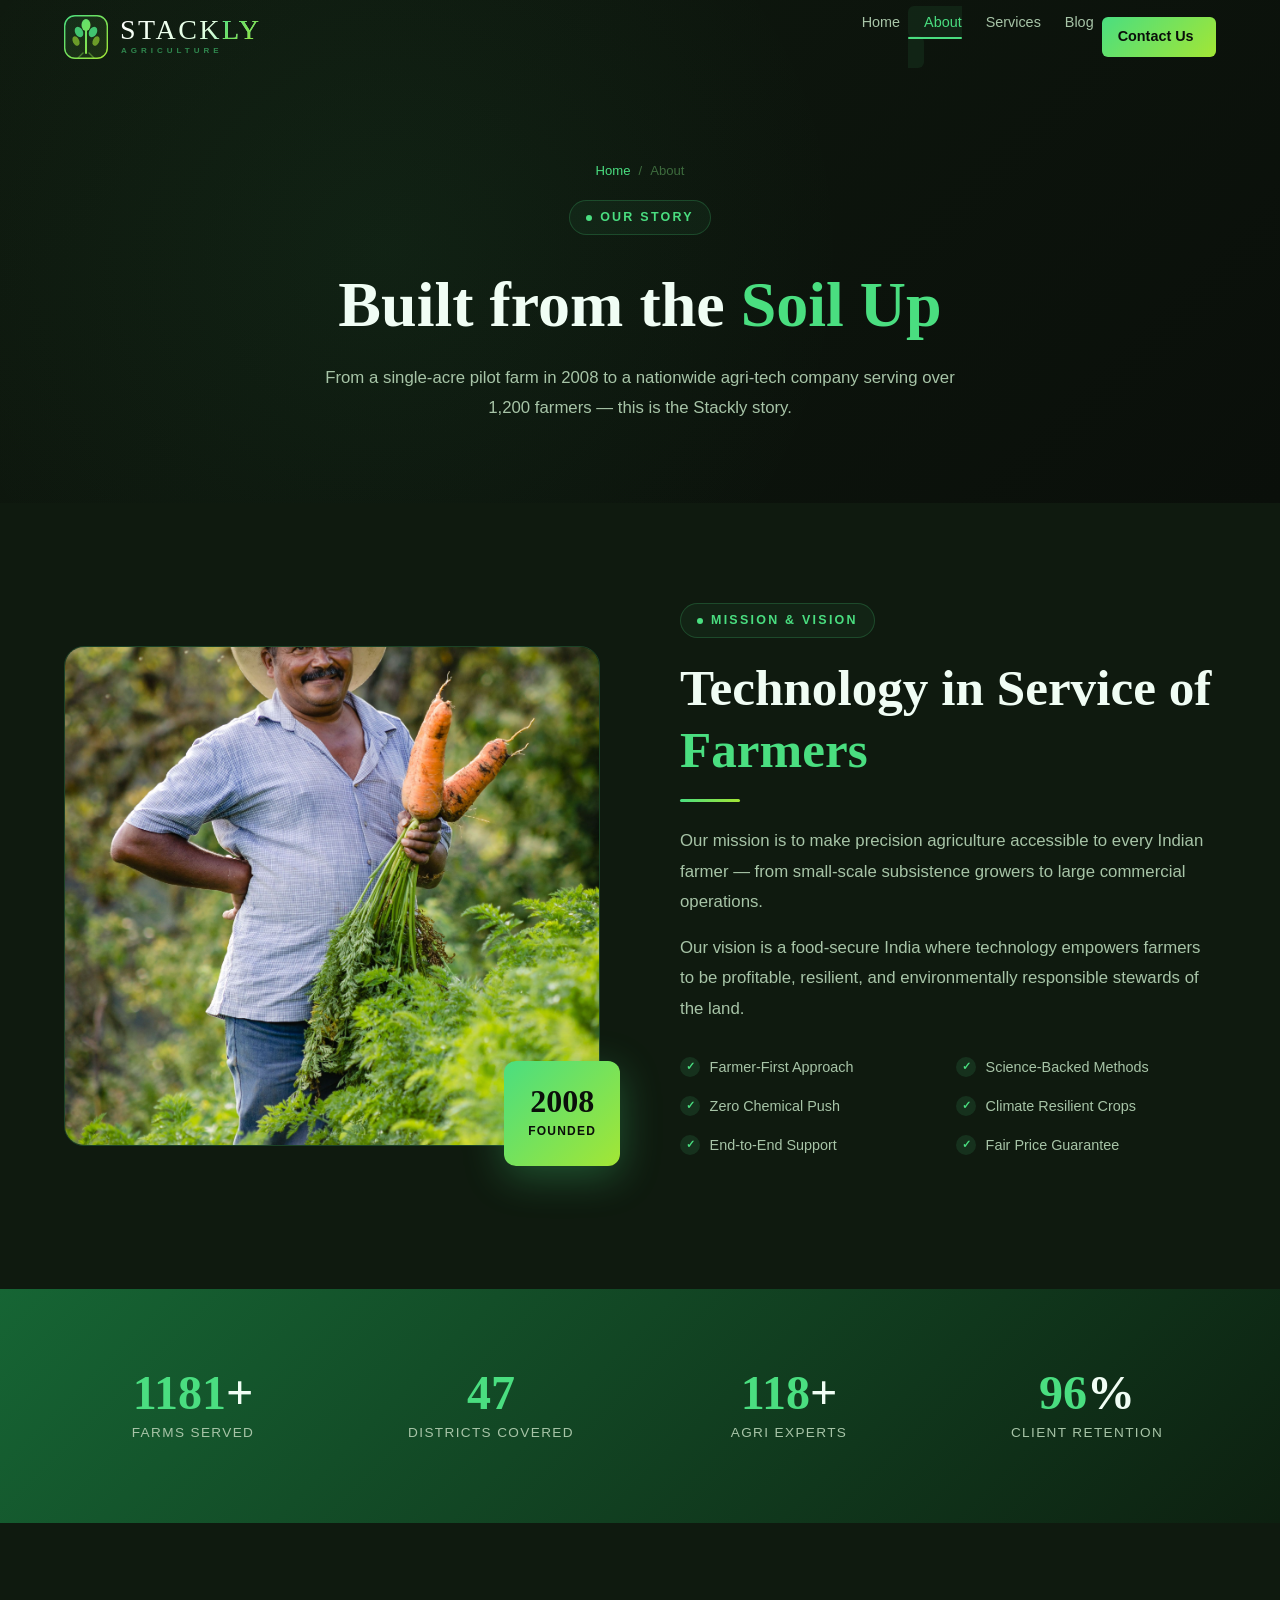
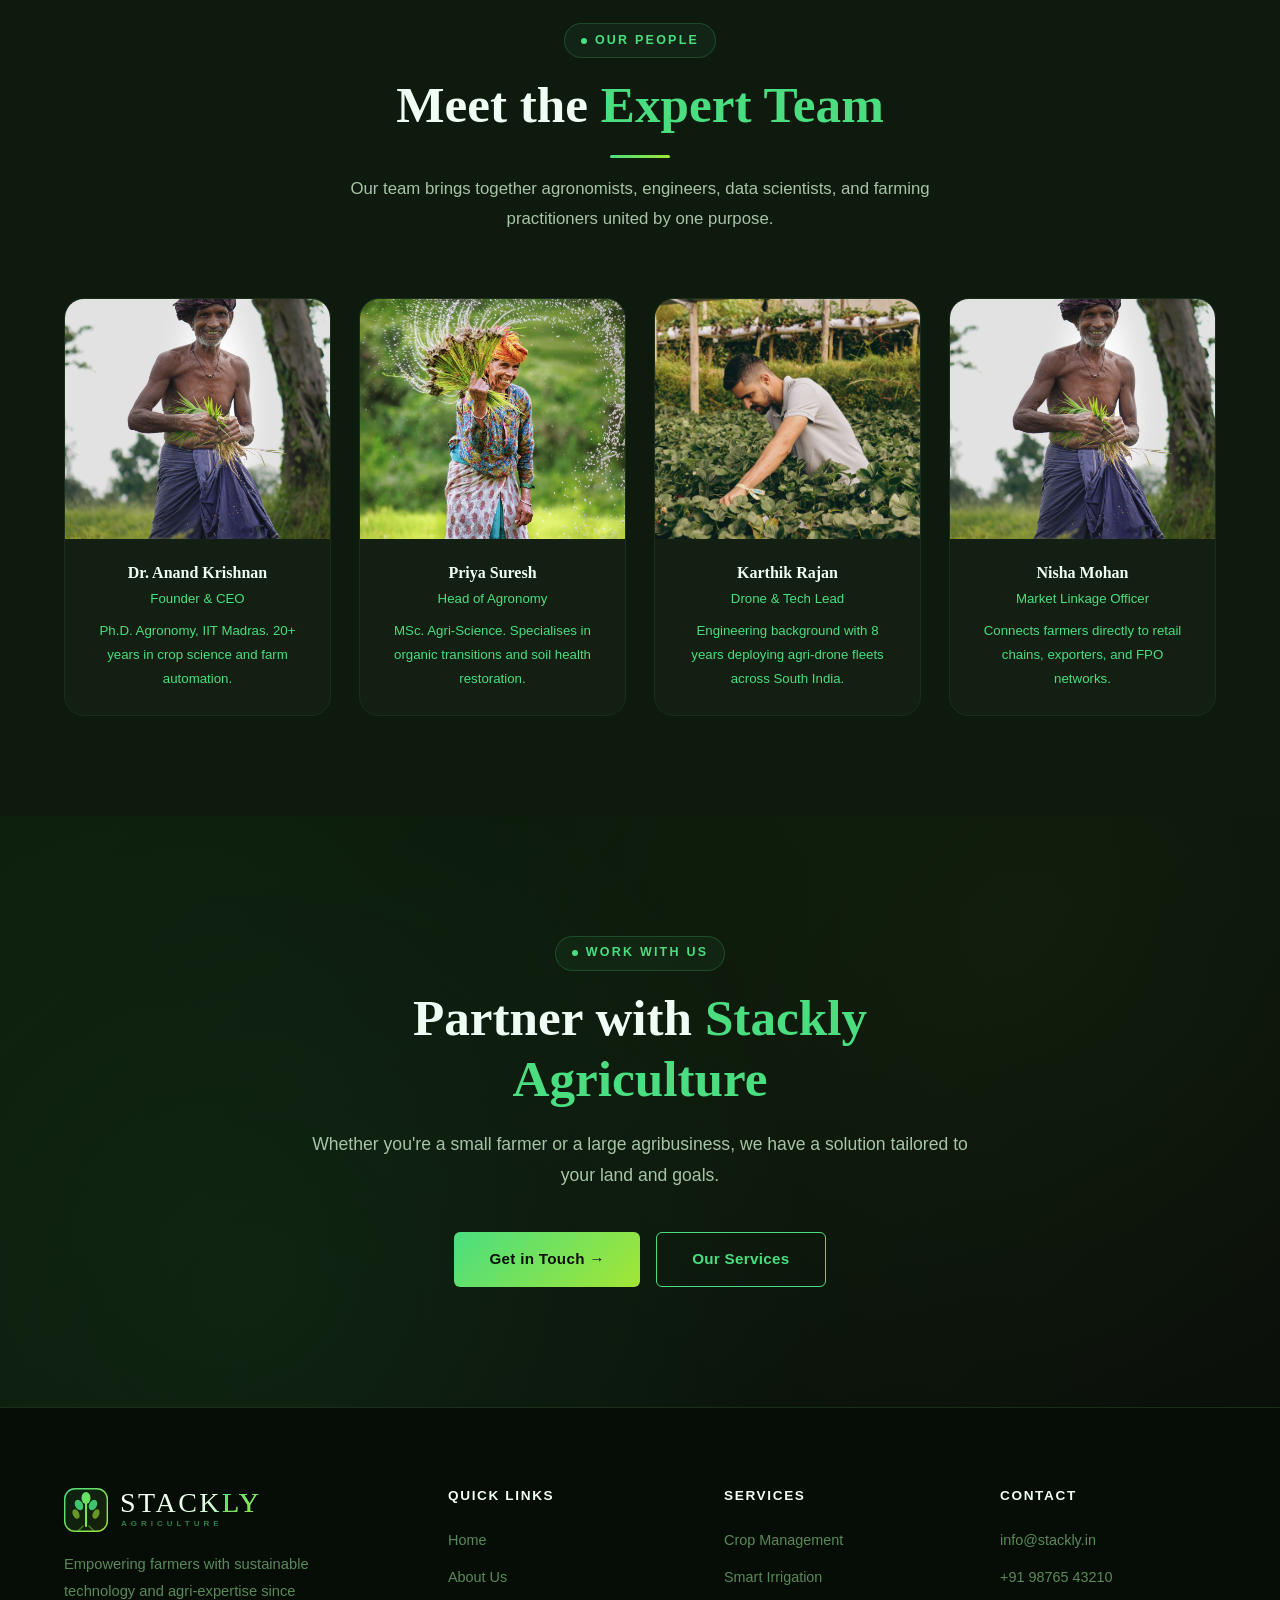
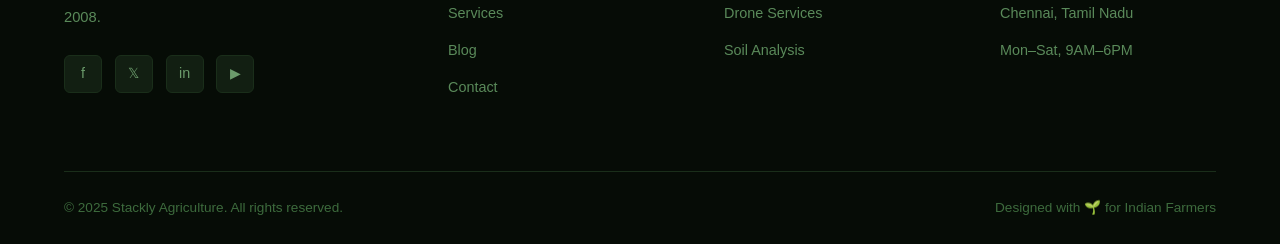
==== commit 0805b874: "agri home page" ====
--- a/about.html
+++ b/about.html
@@ -3,30 +3,41 @@
 <head>
   <meta charset="UTF-8" />
   <meta name="viewport" content="width=device-width, initial-scale=1.0" />
-  <meta name="description" content="About Stackly Agriculture — Our story, mission, team and values." />
   <title>About Us — Stackly Agriculture</title>
-  <link rel="preconnect" href="https://fonts.googleapis.com" />
-  <link rel="preconnect" href="https://fonts.gstatic.com" crossorigin />
   <link rel="stylesheet" href="style.css" />
   <link rel="stylesheet" href="animations.css" />
 </head>
 <body>
 
-<!-- PAGE LOADER -->
 <div class="page-loader" id="page-loader">
-  <div class="loader-logo">Stack<span>ly</span></div>
+  <div class="loader-logo">STACK<span>LY</span></div>
   <div class="loader-bar"><div class="loader-bar-fill"></div></div>
 </div>
-
 <div id="scroll-progress"></div>
-<button id="back-to-top" aria-label="Back to top">↑</button>
-
-<!-- NAVBAR -->
+<button id="back-to-top">↑</button>
+
 <nav class="navbar" id="navbar">
   <div class="nav-inner">
     <a href="index.html" class="nav-logo">
-      <div class="logo-icon">🌿</div>
-      <div class="logo-text">Stack<span>ly</span></div>
+      <div class="logo-icon">
+        <svg viewBox="0 0 44 44" fill="none" xmlns="http://www.w3.org/2000/svg">
+          <defs><linearGradient id="lg" x1="0" y1="0" x2="44" y2="44" gradientUnits="userSpaceOnUse"><stop stop-color="#4ade80"/><stop offset="1" stop-color="#a3e635"/></linearGradient></defs>
+          <rect width="44" height="44" rx="11" fill="url(#lg)" opacity="0.1"/>
+          <rect x="0.7" y="0.7" width="42.6" height="42.6" rx="10.3" stroke="url(#lg)" stroke-width="1.4"/>
+          <line x1="22" y1="38" x2="22" y2="10" stroke="url(#lg)" stroke-width="2" stroke-linecap="round"/>
+          <ellipse cx="22" cy="10" rx="4.5" ry="6" fill="url(#lg)"/>
+          <ellipse cx="15" cy="17" rx="3.8" ry="5.5" fill="#4ade80" opacity="0.85" transform="rotate(-30 15 17)"/>
+          <ellipse cx="29" cy="17" rx="3.8" ry="5.5" fill="#4ade80" opacity="0.85" transform="rotate(30 29 17)"/>
+          <ellipse cx="12" cy="26" rx="3.2" ry="5" fill="#a3e635" opacity="0.6" transform="rotate(-25 12 26)"/>
+          <ellipse cx="32" cy="26" rx="3.2" ry="5" fill="#a3e635" opacity="0.6" transform="rotate(25 32 26)"/>
+          <path d="M19 38 Q16 41 14 43" stroke="url(#lg)" stroke-width="1.4" stroke-linecap="round" opacity="0.45"/>
+          <path d="M25 38 Q28 41 30 43" stroke="url(#lg)" stroke-width="1.4" stroke-linecap="round" opacity="0.45"/>
+        </svg>
+      </div>
+      <div class="logo-text">
+        <div class="logo-wordmark">STACK<span>LY</span></div>
+        <div class="logo-tagline">Agriculture</div>
+      </div>
     </a>
     <ul class="nav-links">
       <li><a href="index.html">Home</a></li>
@@ -38,7 +49,6 @@
     <div class="hamburger" id="hamburger"><span></span><span></span><span></span></div>
   </div>
 </nav>
-
 <div class="mobile-nav" id="mobile-nav">
   <a href="index.html">Home</a>
   <a href="about.html" class="active">About</a>
@@ -47,36 +57,29 @@
   <a href="contact.html">Contact</a>
 </div>
 
-<!-- ============ SECTION 1: PAGE HERO ============ -->
+<!-- SECTION 1: PAGE HERO -->
 <section class="page-hero">
   <div class="page-hero-content">
-    <div class="breadcrumb">
-      <a href="index.html">Home</a>
-      <span>/</span>
-      <span>About</span>
-    </div>
+    <div class="breadcrumb"><a href="index.html">Home</a><span>/</span><span>About</span></div>
     <span class="section-label">Our Story</span>
-    <h1 style="font-size:clamp(2.2rem,5vw,4rem); margin-top:1rem;">Built from the <span class="text-green">Soil Up</span></h1>
+    <h1 style="font-size:clamp(2.2rem,5vw,4rem);margin-top:1rem;">Built from the <span class="text-green">Soil Up</span></h1>
     <p style="margin-top:1.2rem;">From a single-acre pilot farm in 2008 to a nationwide agri-tech company serving over 1,200 farmers — this is the Stackly story.</p>
   </div>
 </section>
 
-<!-- ============ SECTION 2: MISSION & VALUES ============ -->
+<!-- SECTION 2: MISSION & VALUES -->
 <section class="about-preview">
   <div class="container">
     <div class="about-grid">
       <div class="about-image-wrap reveal-left">
         <img src="images/about-farm.jpg" alt="Our mission" class="about-img-main" loading="lazy" />
-        <div class="about-badge float-anim">
-          <strong>2008</strong>
-          <span>Founded</span>
-        </div>
+        <div class="about-badge float-anim"><strong>2008</strong><span>Founded</span></div>
       </div>
       <div class="about-text reveal-right">
         <span class="section-label">Mission & Vision</span>
         <h2>Technology in Service of <span class="text-green">Farmers</span></h2>
         <div class="section-divider"></div>
-        <p style="margin-top:1.5rem;">Our mission is to make precision agriculture accessible to every Indian farmer — from small-scale subsistence growers to large commercial operations. We believe sustainable food systems begin at the farm gate.</p>
+        <p style="margin-top:1.5rem;">Our mission is to make precision agriculture accessible to every Indian farmer — from small-scale subsistence growers to large commercial operations.</p>
         <p style="margin-top:1rem;">Our vision is a food-secure India where technology empowers farmers to be profitable, resilient, and environmentally responsible stewards of the land.</p>
         <div class="features-list" style="margin-top:2rem;">
           <div class="feature-item">Farmer-First Approach</div>
@@ -91,31 +94,19 @@
   </div>
 </section>
 
-<!-- ============ SECTION 3: STATS ============ -->
+<!-- SECTION 3: STATS -->
 <section class="stats-section">
   <div class="container">
     <div class="stats-grid stagger-children">
-      <div class="stat-box reveal">
-        <div class="stat-number"><span data-count="1200">0</span>+</div>
-        <div class="stat-label">Farms Served</div>
-      </div>
-      <div class="stat-box reveal">
-        <div class="stat-number"><span data-count="48">0</span></div>
-        <div class="stat-label">Districts Covered</div>
-      </div>
-      <div class="stat-box reveal">
-        <div class="stat-number"><span data-count="120">0</span>+</div>
-        <div class="stat-label">Agri Experts on Team</div>
-      </div>
-      <div class="stat-box reveal">
-        <div class="stat-number"><span data-count="98">0</span>%</div>
-        <div class="stat-label">Client Retention</div>
-      </div>
-    </div>
-  </div>
-</section>
-
-<!-- ============ SECTION 4: TEAM ============ -->
+      <div class="stat-box reveal"><div class="stat-number"><span data-count="1200">0</span>+</div><div class="stat-label">Farms Served</div></div>
+      <div class="stat-box reveal"><div class="stat-number"><span data-count="48">0</span></div><div class="stat-label">Districts Covered</div></div>
+      <div class="stat-box reveal"><div class="stat-number"><span data-count="120">0</span>+</div><div class="stat-label">Agri Experts</div></div>
+      <div class="stat-box reveal"><div class="stat-number"><span data-count="98">0</span>%</div><div class="stat-label">Client Retention</div></div>
+    </div>
+  </div>
+</section>
+
+<!-- SECTION 4: TEAM -->
 <section class="team-section">
   <div class="container">
     <div class="section-header center reveal">
@@ -126,44 +117,20 @@
     </div>
     <div class="team-grid stagger-children">
       <div class="team-card reveal">
-        <div class="team-img">
-          <img src="images/testimonial-1.jpg" alt="Dr. Anand Krishnan" loading="lazy" />
-        </div>
-        <div class="team-info">
-          <h4>Dr. Anand Krishnan</h4>
-          <p class="text-green">Founder & CEO</p>
-          <p style="font-size:0.83rem; margin-top:0.5rem;">Ph.D. Agronomy, IIT Madras. 20+ years in crop science and farm automation.</p>
-        </div>
-      </div>
-      <div class="team-card reveal">
-        <div class="team-img">
-          <img src="images/testimonial-2.jpg" alt="Priya Suresh" loading="lazy" />
-        </div>
-        <div class="team-info">
-          <h4>Priya Suresh</h4>
-          <p class="text-green">Head of Agronomy</p>
-          <p style="font-size:0.83rem; margin-top:0.5rem;">MSc. Agri-Science. Specialises in organic transitions and soil health restoration.</p>
-        </div>
-      </div>
-      <div class="team-card reveal">
-        <div class="team-img">
-          <img src="images/testimonial-3.jpg" alt="Karthik Rajan" loading="lazy" />
-        </div>
-        <div class="team-info">
-          <h4>Karthik Rajan</h4>
-          <p class="text-green">Drone & Tech Lead</p>
-          <p style="font-size:0.83rem; margin-top:0.5rem;">Engineering background with 8 years deploying agri-drone fleets across South India.</p>
-        </div>
-      </div>
-      <div class="team-card reveal">
-        <div class="team-img">
-          <img src="images/testimonial-1.jpg" alt="Nisha Mohan" loading="lazy" />
-        </div>
-        <div class="team-info">
-          <h4>Nisha Mohan</h4>
-          <p class="text-green">Market Linkage Officer</p>
-          <p style="font-size:0.83rem; margin-top:0.5rem;">Connects farmers directly to retail chains, exporters, and FPO networks.</p>
-        </div>
+        <div class="team-img"><img src="images/testimonial-1.jpg" alt="Dr. Anand Krishnan" loading="lazy" /></div>
+        <div class="team-info"><h4>Dr. Anand Krishnan</h4><p class="text-green">Founder & CEO</p><p style="font-size:0.83rem;margin-top:0.5rem;">Ph.D. Agronomy, IIT Madras. 20+ years in crop science and farm automation.</p></div>
+      </div>
+      <div class="team-card reveal">
+        <div class="team-img"><img src="images/testimonial-2.jpg" alt="Priya Suresh" loading="lazy" /></div>
+        <div class="team-info"><h4>Priya Suresh</h4><p class="text-green">Head of Agronomy</p><p style="font-size:0.83rem;margin-top:0.5rem;">MSc. Agri-Science. Specialises in organic transitions and soil health restoration.</p></div>
+      </div>
+      <div class="team-card reveal">
+        <div class="team-img"><img src="images/testimonial-3.jpg" alt="Karthik Rajan" loading="lazy" /></div>
+        <div class="team-info"><h4>Karthik Rajan</h4><p class="text-green">Drone & Tech Lead</p><p style="font-size:0.83rem;margin-top:0.5rem;">Engineering background with 8 years deploying agri-drone fleets across South India.</p></div>
+      </div>
+      <div class="team-card reveal">
+        <div class="team-img"><img src="images/testimonial-1.jpg" alt="Nisha Mohan" loading="lazy" /></div>
+        <div class="team-info"><h4>Nisha Mohan</h4><p class="text-green">Market Linkage Officer</p><p style="font-size:0.83rem;margin-top:0.5rem;">Connects farmers directly to retail chains, exporters, and FPO networks.</p></div>
       </div>
     </div>
   </div>
@@ -191,43 +158,45 @@
     <div class="footer-grid">
       <div class="footer-brand">
         <a href="index.html" class="nav-logo">
-          <div class="logo-icon">🌿</div>
-          <div class="logo-text">Stack<span>ly</span></div>
+          <div class="logo-icon">
+            <svg viewBox="0 0 44 44" fill="none" xmlns="http://www.w3.org/2000/svg">
+              <defs><linearGradient id="flg" x1="0" y1="0" x2="44" y2="44" gradientUnits="userSpaceOnUse"><stop stop-color="#4ade80"/><stop offset="1" stop-color="#a3e635"/></linearGradient></defs>
+              <rect width="44" height="44" rx="11" fill="url(#flg)" opacity="0.1"/>
+              <rect x="0.7" y="0.7" width="42.6" height="42.6" rx="10.3" stroke="url(#flg)" stroke-width="1.4"/>
+              <line x1="22" y1="38" x2="22" y2="10" stroke="url(#flg)" stroke-width="2" stroke-linecap="round"/>
+              <ellipse cx="22" cy="10" rx="4.5" ry="6" fill="url(#flg)"/>
+              <ellipse cx="15" cy="17" rx="3.8" ry="5.5" fill="#4ade80" opacity="0.85" transform="rotate(-30 15 17)"/>
+              <ellipse cx="29" cy="17" rx="3.8" ry="5.5" fill="#4ade80" opacity="0.85" transform="rotate(30 29 17)"/>
+              <ellipse cx="12" cy="26" rx="3.2" ry="5" fill="#a3e635" opacity="0.6" transform="rotate(-25 12 26)"/>
+              <ellipse cx="32" cy="26" rx="3.2" ry="5" fill="#a3e635" opacity="0.6" transform="rotate(25 32 26)"/>
+              <path d="M19 38 Q16 41 14 43" stroke="url(#flg)" stroke-width="1.4" stroke-linecap="round" opacity="0.45"/>
+              <path d="M25 38 Q28 41 30 43" stroke="url(#flg)" stroke-width="1.4" stroke-linecap="round" opacity="0.45"/>
+            </svg>
+          </div>
+          <div class="logo-text">
+            <div class="logo-wordmark">STACK<span>LY</span></div>
+            <div class="logo-tagline">Agriculture</div>
+          </div>
         </a>
         <p>Empowering farmers with sustainable technology and agri-expertise since 2008.</p>
         <div class="footer-social">
-          <a href="#" class="social-link">f</a>
-          <a href="#" class="social-link">𝕏</a>
-          <a href="#" class="social-link">in</a>
-          <a href="#" class="social-link">▶</a>
+          <!-- CHANGED: href="#" → href="404.html" for all social icons -->
+          <a href="404.html" class="social-link">f</a>
+          <a href="404.html" class="social-link">𝕏</a>
+          <a href="404.html" class="social-link">in</a>
+          <a href="404.html" class="social-link">▶</a>
         </div>
       </div>
-      <div class="footer-col">
-        <h4>Quick Links</h4>
-        <ul>
-          <li><a href="index.html">Home</a></li>
-          <li><a href="about.html">About Us</a></li>
-          <li><a href="services.html">Services</a></li>
-          <li><a href="blog.html">Blog</a></li>
-          <li><a href="contact.html">Contact</a></li>
-        </ul>
-      </div>
-      <div class="footer-col">
-        <h4>Services</h4>
-        <ul>
-          <li><a href="services.html">Crop Management</a></li>
-          <li><a href="services.html">Smart Irrigation</a></li>
-          <li><a href="services.html">Drone Services</a></li>
-          <li><a href="services.html">Soil Analysis</a></li>
-        </ul>
-      </div>
+      <div class="footer-col"><h4>Quick Links</h4><ul><li><a href="index.html">Home</a></li><li><a href="about.html">About Us</a></li><li><a href="services.html">Services</a></li><li><a href="blog.html">Blog</a></li><li><a href="contact.html">Contact</a></li></ul></div>
+      <div class="footer-col"><h4>Services</h4><ul><li><a href="services.html">Crop Management</a></li><li><a href="services.html">Smart Irrigation</a></li><li><a href="services.html">Drone Services</a></li><li><a href="services.html">Soil Analysis</a></li></ul></div>
       <div class="footer-col">
         <h4>Contact</h4>
         <ul>
           <li><a href="mailto:info@stackly.in">info@stackly.in</a></li>
           <li><a href="tel:+919876543210">+91 98765 43210</a></li>
-          <li><a href="#">Chennai, Tamil Nadu</a></li>
-          <li><a href="#">Mon–Sat, 9AM–6PM</a></li>
+          <!-- CHANGED: href="#" → href="404.html" -->
+          <li><a href="404.html">Chennai, Tamil Nadu</a></li>
+          <li><a href="404.html">Mon–Sat, 9AM–6PM</a></li>
         </ul>
       </div>
     </div>
@@ -237,7 +206,6 @@
     </div>
   </div>
 </footer>
-
 <script src="script.js"></script>
 </body>
 </html>
--- a/style.css
+++ b/style.css
@@ -3,7 +3,7 @@
    Dark Premium Agricultural Theme
    ============================================ */
 
-@import url('https://fonts.googleapis.com/css2?family=Playfair+Display:wght@400;600;700;900&family=Inter:wght@300;400;500;600;700&family=Space+Grotesk:wght@400;500;600;700&display=swap');
+/* No external fonts — system fonts only */
 
 /* ============ CSS VARIABLES ============ */
 :root {
@@ -21,9 +21,9 @@
   --border-color: #1a2e1a;
   --border-accent: #4ade8033;
   --overlay: rgba(10, 15, 10, 0.85);
-  --font-display: 'Playfair Display', serif;
-  --font-body: 'Inter', sans-serif;
-  --font-ui: 'Space Grotesk', sans-serif;
+  --font-display: Georgia, 'Times New Roman', serif;
+  --font-body: -apple-system, BlinkMacSystemFont, 'Segoe UI', Roboto, Arial, sans-serif;
+  --font-ui: 'Segoe UI', Roboto, Arial, sans-serif;
   --radius-sm: 6px;
   --radius-md: 12px;
   --radius-lg: 20px;
@@ -262,30 +262,57 @@
 .nav-logo {
   display: flex;
   align-items: center;
-  gap: 0.75rem;
-  font-family: var(--font-display);
-  font-size: 1.5rem;
-  font-weight: 900;
-  color: var(--text-primary);
+  gap: 12px;
   text-decoration: none;
   transition: var(--transition);
 }
 
-.nav-logo:hover { opacity: 0.85; }
+.nav-logo:hover { opacity: 0.85; transform: translateY(-1px); }
 
 .logo-icon {
-  width: 40px;
-  height: 40px;
-  background: linear-gradient(135deg, var(--accent-green), var(--accent-lime));
-  border-radius: 10px;
-  display: flex;
-  align-items: center;
-  justify-content: center;
-  font-size: 1.2rem;
-}
-
-.logo-text span {
-  color: var(--accent-green);
+  width: 44px;
+  height: 44px;
+  flex-shrink: 0;
+}
+
+.logo-icon svg {
+  width: 100%;
+  height: 100%;
+}
+
+.logo-text {
+  display: flex;
+  flex-direction: column;
+  gap: 1px;
+}
+
+.logo-wordmark {
+  font-family: 'Palatino Linotype', Palatino, Georgia, serif;
+  font-size: 28px;
+  line-height: 1;
+  letter-spacing: 2.5px;
+  background: linear-gradient(135deg, #ffffff 0%, #e0ffe0 60%, #4ade80 100%);
+  -webkit-background-clip: text;
+  -webkit-text-fill-color: transparent;
+  background-clip: text;
+}
+
+.logo-wordmark span {
+  background: linear-gradient(135deg, #4ade80, #a3e635);
+  -webkit-background-clip: text;
+  -webkit-text-fill-color: transparent;
+  background-clip: text;
+}
+
+.logo-tagline {
+  font-family: var(--font-ui);
+  font-size: 8px;
+  font-weight: 600;
+  letter-spacing: 4px;
+  text-transform: uppercase;
+  color: #4ade80;
+  opacity: 0.55;
+  padding-left: 1px;
 }
 
 .nav-links {
